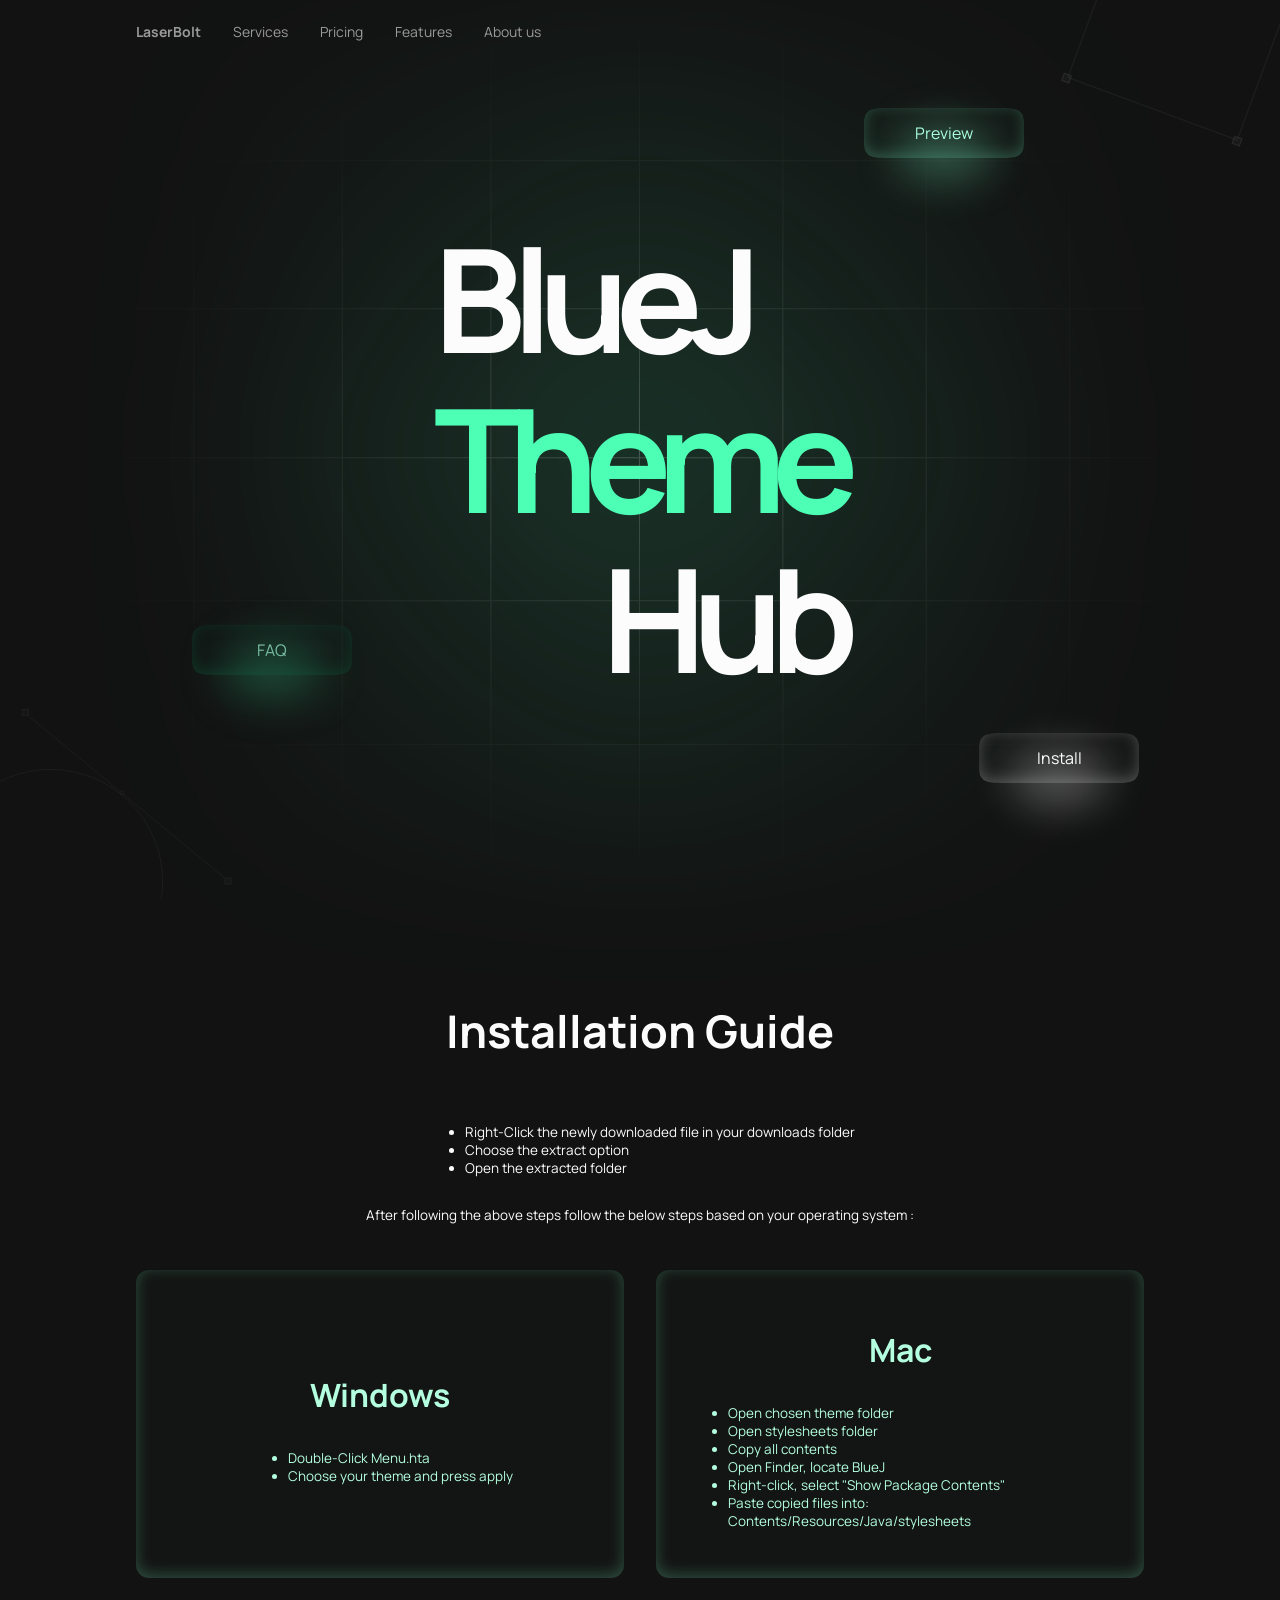
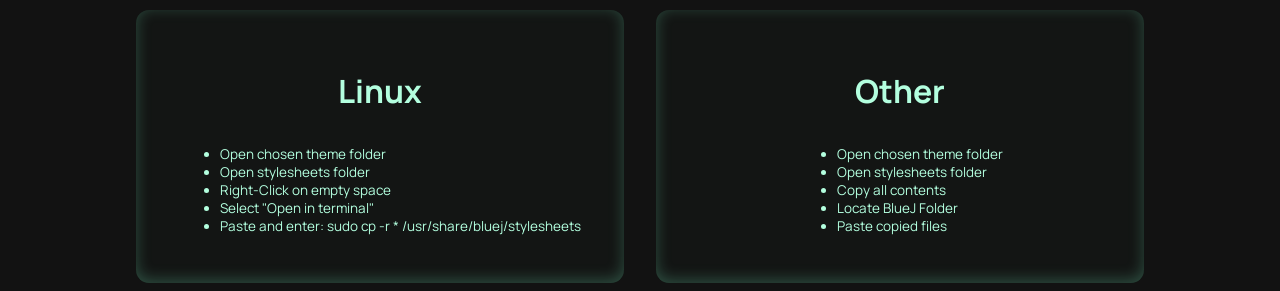
==== landing/index.html @ 18651cee "Add files via upload" ====
<!DOCTYPE html>
<html lang="en">
  <head>
    <meta charset="UTF-8" />
    <title>BlueJ Theme Hub</title>
    <link rel="stylesheet" href="./style.css" />
  </head>
  <body>
    <nav>
      <p class="sitename">LaserBolt</p>
      <p class="menu">Services</p>
      <p class="menu">Pricing</p>
      <p class="menu">Features</p>
      <p class="menu">About us</p>
      <svg
        class="material-icons"
        xmlns="http://www.w3.org/2000/svg"
        height="2.5vh"
        viewBox="0 0 24 24"
        width="2.5vh"
        onclick="toggleMenu()"
      >
        <path d="M0 0h24v24H0z" fill="none" />
        <path
          d="M19 9H5c-.55 0-1 .45-1 1s.45 1 1 1h14c.55 0 1-.45 1-1s-.45-1-1-1zM5 15h14c.55 0 1-.45 1-1s-.45-1-1-1H5c-.55 0-1 .45-1 1s.45 1 1 1z"
        />
      </svg>
    </nav>

    <div id="dropdown-menu" class="dropdown-menu">
      <p class="menu">Services</p>
      <p class="menu">Pricing</p>
      <p class="menu">Features</p>
      <p class="menu">About us</p>
    </div>

    <div class="grid">
      <svg
        class="grid-svg"
        xmlns="http://www.w3.org/2000/svg"
        width="982"
        height="786"
        viewBox="0 0 982 786"
        fill="none"
      >
        <path
          fill-rule="evenodd"
          clip-rule="evenodd"
          d="M490 401V537H348.5V401H490ZM490 785.5V676H348.5V785.5H347.5V676H206V785.5H205V676H63.5V785.5H62.5V676H0V675H62.5V538H0V537H62.5V401H0V400H62.5V258H0V257H62.5V116H0V115H62.5V0H63.5V115L205 115V0H206V115L347.5 115V0H348.5V115H490V0H491V115L627.5 115V0H628.5V115H765V0H766V115L902.5 115V0H903.5V115H982V116H903.5V257H982V258H903.5V400H982V401H903.5V537H982V538H903.5V675H982V676H903.5V785.5H902.5V676H766V785.5H765V676H628.5V785.5H627.5V676H491V785.5H490ZM902.5 675V538H766V675H902.5ZM902.5 537V401H766V537H902.5ZM902.5 400V258H766V400H902.5ZM902.5 257V116L766 116V257H902.5ZM627.5 675H491V538H627.5V675ZM765 675H628.5V538H765V675ZM348.5 675H490V538H348.5V675ZM347.5 538V675H206V538H347.5ZM205 538V675H63.5V538H205ZM765 537V401H628.5V537H765ZM765 400V258H628.5V400H765ZM765 257V116H628.5V257H765ZM347.5 401V537H206V401H347.5ZM205 401V537H63.5V401H205ZM627.5 401V537H491V401H627.5ZM627.5 116L491 116V257H627.5V116ZM627.5 258H491V400H627.5V258ZM63.5 257V116L205 116V257H63.5ZM63.5 400V258H205V400H63.5ZM206 116V257H347.5V116L206 116ZM348.5 116V257H490V116H348.5ZM206 400V258H347.5V400H206ZM348.5 258V400H490V258H348.5Z"
          fill="url(#paint0_radial_1_8)"
        />
        <defs>
          <radialGradient
            id="paint0_radial_1_8"
            cx="0"
            cy="0"
            r="1"
            gradientUnits="userSpaceOnUse"
            gradientTransform="translate(491 392.75) rotate(90) scale(513.25 679.989)"
          >
            <stop stop-color="white" stop-opacity="0.2" />
            <stop offset="1" stop-color="#000" stop-opacity="0" />
          </radialGradient>
        </defs>
      </svg>
      <div class="blur"></div>
    </div>

    <div class="title">
      <p>BlueJ</p>
      <p>Theme</p>
      <p>Hub</p>
    </div>

    <a
      href="https://dribbble.com/shots/23181733-Blurry-Glassmorphic-Modern-Landing-page"
      target="_blank"
      class="button first"
      ><button>Preview</button><span></span
    ></a>

    <a id="install-button" target="_blank" class="button sec"
      ><button>Install</button><span></span
    ></a>

    <a href="https://x.com/juxtopposed" target="_blank" class="button third"
      ><button>FAQ</button><span></span
    ></a>

    <svg
      class="top-right"
      width="219"
      height="147"
      viewBox="0 0 219 147"
      fill="none"
      xmlns="http://www.w3.org/2000/svg"
    >
      <rect
        opacity="0.18"
        x="10.4252"
        y="75.8326"
        width="7.50168"
        height="7.50168"
        transform="rotate(110.283 10.4252 75.8326)"
        fill="#686868"
        stroke="white"
        stroke-width="1.22683"
      />
      <rect
        opacity="0.18"
        x="180.869"
        y="138.825"
        width="7.50168"
        height="7.50168"
        transform="rotate(110.283 180.869 138.825)"
        fill="#686868"
        stroke="white"
        stroke-width="1.22683"
      />
      <rect
        x="69.4713"
        y="-91.84"
        width="180.485"
        height="180.485"
        transform="rotate(20.2832 69.4713 -91.84)"
        stroke="white"
        stroke-opacity="0.1"
        stroke-width="1.22683"
      />
    </svg>

    <svg
      class="bottom-left"
      width="232"
      height="191"
      viewBox="0 0 232 191"
      fill="none"
      xmlns="http://www.w3.org/2000/svg"
    >
      <circle
        cx="50.5685"
        cy="172.432"
        r="112.068"
        stroke="white"
        stroke-opacity="0.09"
      />
      <g opacity="0.1">
        <path d="M26.4932 5.20547L228.856 172.432" stroke="#D9D9D9" />
        <rect
          x="22.4384"
          y="0.5"
          width="6.15753"
          height="6.15753"
          fill="#686868"
          stroke="white"
        />
        <rect
          x="224.801"
          y="169.027"
          width="6.15753"
          height="6.15753"
          fill="#686868"
          stroke="white"
        />
        <circle
          cx="121.819"
          cy="83.613"
          r="1.7774"
          fill="#323232"
          stroke="white"
        />
      </g>
    </svg>

    <div class="spacer"></div>

    <h3 id="installation">Installation Guide</h3>
    <ul>
      <li>Right-Click the newly downloaded file in your downloads folder</li>
      <li>Choose the extract option</li>
      <li>Open the extracted folder</li>
    </ul>
    <p>
      After following the above steps follow the below steps based on your
      operating system :
    </p>
    <div class="columns">
      <div class="column">
        <h2>Windows</h2>
        <ul>
          <li>Double-Click Menu.hta</li>
          <li>Choose your theme and press apply</li>
        </ul>
      </div>

      <div class="column">
        <h2>Mac</h2>
        <ul>
          <li>Open chosen theme folder</li>
          <li>Open stylesheets folder</li>
          <li>Copy all contents</li>
          <li>Open Finder, locate BlueJ</li>
          <li>Right-click, select "Show Package Contents"</li>
          <li>Paste copied files into: Contents/Resources/Java/stylesheets</li>
        </ul>
      </div>

      <div class="column">
        <h2>Linux</h2>
        <ul>
          <li>Open chosen theme folder</li>
          <li>Open stylesheets folder</li>
          <li>Right-Click on empty space</li>
          <li>Select "Open in terminal"</li>
          <li>Paste and enter: sudo cp -r * /usr/share/bluej/stylesheets</li>
        </ul>
      </div>

      <div class="column">
        <h2>Other</h2>
        <ul>
          <li>Open chosen theme folder</li>
          <li>Open stylesheets folder</li>
          <li>Copy all contents</li>
          <li>Locate BlueJ Folder</li>
          <li>Paste copied files</li>
        </ul>
      </div>
    </div>

    <script>
      async function fetchLatestRelease() {
        try {
          const response = await fetch(
            "https://api.github.com/repos/Laserbolt/Bluej-Themes/releases/latest"
          );
          const data = await response.json();
          const latestVersion = data.tag_name;
          const zipUrl = `https://github.com/Laserbolt/Bluej-Themes/archive/refs/tags/${latestVersion}.zip`;

          return zipUrl;
        } catch (error) {
          console.error("Error fetching latest release:", error);
          return null;
        }
      }

      document
        .getElementById("install-button")
        .addEventListener("click", async () => {
          const zipUrl = await fetchLatestRelease();
          if (zipUrl) {
            const a = document.createElement("a");
            a.href = zipUrl;
            document.body.appendChild(a);
            a.click();
            document.body.removeChild(a);
          }

          const installationSection = document.getElementById("installation");
          if (installationSection) {
            installationSection.scrollIntoView({ behavior: "smooth" });
          }
        });

      function toggleMenu() {
        const menu = document.getElementById("dropdown-menu");
        menu.style.display = menu.style.display === "block" ? "none" : "block";
      }

      document.addEventListener("click", function (event) {
        const menu = document.getElementById("dropdown-menu");
        const icon = document.querySelector(".material-icons");
        if (!menu.contains(event.target) && !icon.contains(event.target)) {
          menu.style.display = "none";
        }
      });
    </script>
  </body>
</html>
---- landing/style.css ----
@import url("https://fonts.googleapis.com/css?family=Manrope:700|Manrope:400");

:root {
  --text: hsl(0, 0%, 99%);
  --textDim: hsl(0, 0%, 60%);
  --background: hsl(0, 0%, 7%);
  --primary: hsl(155, 100%, 65%);
  --primaryBg: hsla(155, 100%, 65%, 1%);
  --primaryHi: hsla(155, 100%, 75%, 25%);
  --primaryFg: hsl(155, 100%, 85%);
  --secondary: hsl(156, 51%, 14%);
  --secondaryFg: hsl(156, 51%, 75%);
  --secondaryBg: hsla(156, 51%, 14%, 5%);
  --secondaryHi: hsla(156, 51%, 30%, 50%);
  --accent: hsl(155, 100%, 94%);
  --accentBg: hsla(155, 100%, 94%, 1%);
  --accentHi: hsla(155, 100%, 100%, 25%);
  min-height: 100%;
}

body {
  font-family: "Manrope";
  font-weight: 400;
  background-color: var(--background);
  color: var(--text);
  padding: 0 10%;
  display: flex;
  flex-direction: column;
  align-items: center;
  overflow: auto;
}

h3 {
  font-size: 5vh;
}

li,
p {
  font-size: 1.5vh;
}

.spacer {
  height: 100vh;
}

.columns {
  display: grid;
  grid-template-columns: 1fr 1fr;
  gap: 2rem;
  margin-top: 2rem;
}

.column {
  display: flex;
  flex-direction: column;
  justify-content: center;
  align-items: center;
  /*position: relative;
  top: 50rem;*/
  padding: 2rem;
  background-color: var(--primaryBg);
  box-shadow: 0px -3px 15px 0px var(--primaryHi) inset;
  color: var(--primaryFg);
  font-family: "Manrope";
  font-size: 1rem;
  border-radius: 13px;
  text-align: center;
}

.column h2 {
  font-size: 2rem;
  font-weight: bold;
  margin-bottom: 1rem;
}

ul {
  text-align: left;
}

nav {
  display: flex;
  flex-direction: row;
  align-items: center;
  gap: 2rem;
  color: var(--textDim);
  width: 100%;
  box-sizing: border-box;
  z-index: 9999;
}

.menu {
  font-size: 1.55vh;
}

.menu:hover {
  color: var(--text);
  cursor: pointer;
}

.sitename {
  font-weight: bold;
  font-size: 1.55vh;
}

.grid {
  top: 50%;
  left: 50%;
  transform: translate(-50%, -50%);
  position: absolute;
  width: 100%;
  display: flex;
  align-items: center;
  justify-content: center;
  align-self: center;
  z-index: -1;
}

.grid-svg {
  height: 80%;
  width: 80%;
  position: relative;
  z-index: 1;
}

.blur {
  height: 20vh;
  width: 20vw;
  background-color: var(--primary);
  filter: blur(20vh);
  border-radius: 20vh;
  z-index: 0;
  align-self: center;
  position: absolute;
}

.title {
  font-weight: 700;
  letter-spacing: -0.8rem;
  display: flex;
  flex-direction: column;
  position: absolute;
  justify-content: center;
  align-self: center;
  height: 100%;
  z-index: 1000;
}

.title > p {
  font-size: 16vh;
  margin: 0;
  line-height: 10rem;
  width: auto;
}

.title > p:nth-child(1) {
  align-self: flex-start;
}

.title > p:nth-child(2) {
  color: var(--primary);
  align-self: flex-end;
}

.title > p:nth-child(3) {
  align-self: flex-end;
}

.material-icons {
  display: none;
  fill: var(--text);
  cursor: pointer;
}

.dropdown-menu {
  display: none;
  position: absolute;
  top: 50px;
  right: 10px;
  background-color: var(--background);
  border: 1px solid var(--textDim);
  border-radius: 5px;
  box-shadow: 0 4px 8px rgba(0, 0, 0, 0.1);
  z-index: 10000;
}

.dropdown-menu .menu {
  padding: 10px 20px;
  color: var(--textDim);
}

.dropdown-menu .menu:hover {
  background-color: var(--primaryBg);
  color: var(--text);
}

.button {
  display: flex;
  flex-direction: column;
  justify-content: center;
  align-items: center;
  position: absolute;
  text-decoration: none;
  color: inherit;
  cursor: pointer;
  height: 50px;
  width: 160px;
  z-index: 9999;
}

button {
  height: 50px;
  width: 160px;
  clip-path: path(
    "M 0 25 C 0 -5, -5 0, 80 0 S 160 -5, 160 25, 165 50 80 50, 0 55, 0 25"
  );
  border: none;
  border-radius: 13px;
  background-color: var(--primaryBg);
  box-shadow: 0px -3px 15px 0px var(--primaryHi) inset;
  color: var(--primaryFg);
  font-family: "Manrope";
  font-size: 1rem;
  display: flex;
  flex-direction: column;
  justify-content: center;
  align-items: center;
  position: absolute;
  transform: translateY(0px);
  transition: all 0.2s ease;
}

span {
  width: 100px;
  height: 60px;
  background-color: var(--primaryHi);
  border-radius: 100%;
  filter: blur(20px);
  position: absolute;
  bottom: -50%;
  transition: all 0.2s ease;
}

.button:hover > span {
  opacity: 60%;
}

.button:hover > button {
  transform: translateY(5px);
}

.button.first {
  top: 12%;
  right: 20%;
}

.button.sec {
  bottom: 13%;
  right: 11%;
}

.button.sec > button {
  background-color: var(--accentBg);
  box-shadow: 0px -3px 15px 0px var(--accentHi) inset;
  color: var(--accentFg);
}

.button.sec > span {
  background-color: var(--accentHi);
}

.button.third {
  bottom: 25%;
  left: 15%;
}

.button.third > button {
  background-color: var(--secondaryBg);
  box-shadow: 0px -3px 15px 0px var(--secondary) inset;
  color: var(--secondaryFg);
}

.button.third > span {
  background-color: var(--secondaryHi);
}

.top-right {
  position: absolute;
  top: 0;
  right: 0;
  z-index: -1;
  opacity: 50%;
}

.bottom-left {
  position: absolute;
  bottom: 0;
  left: 0;
  z-index: -1;
  opacity: 50%;
}

@media screen and (max-width: 1000px) {
  .title p {
    font-size: 8vh;
    line-height: 8vh;
    letter-spacing: -0.3rem;
  }

  .columns {
    grid-template-columns: 1fr;
  }

  nav > :not(.sitename, .material-icons) {
    display: none;
  }

  nav {
    justify-content: space-between;
  }

  .material-icons {
    display: flex;
    align-items: center;
  }
}
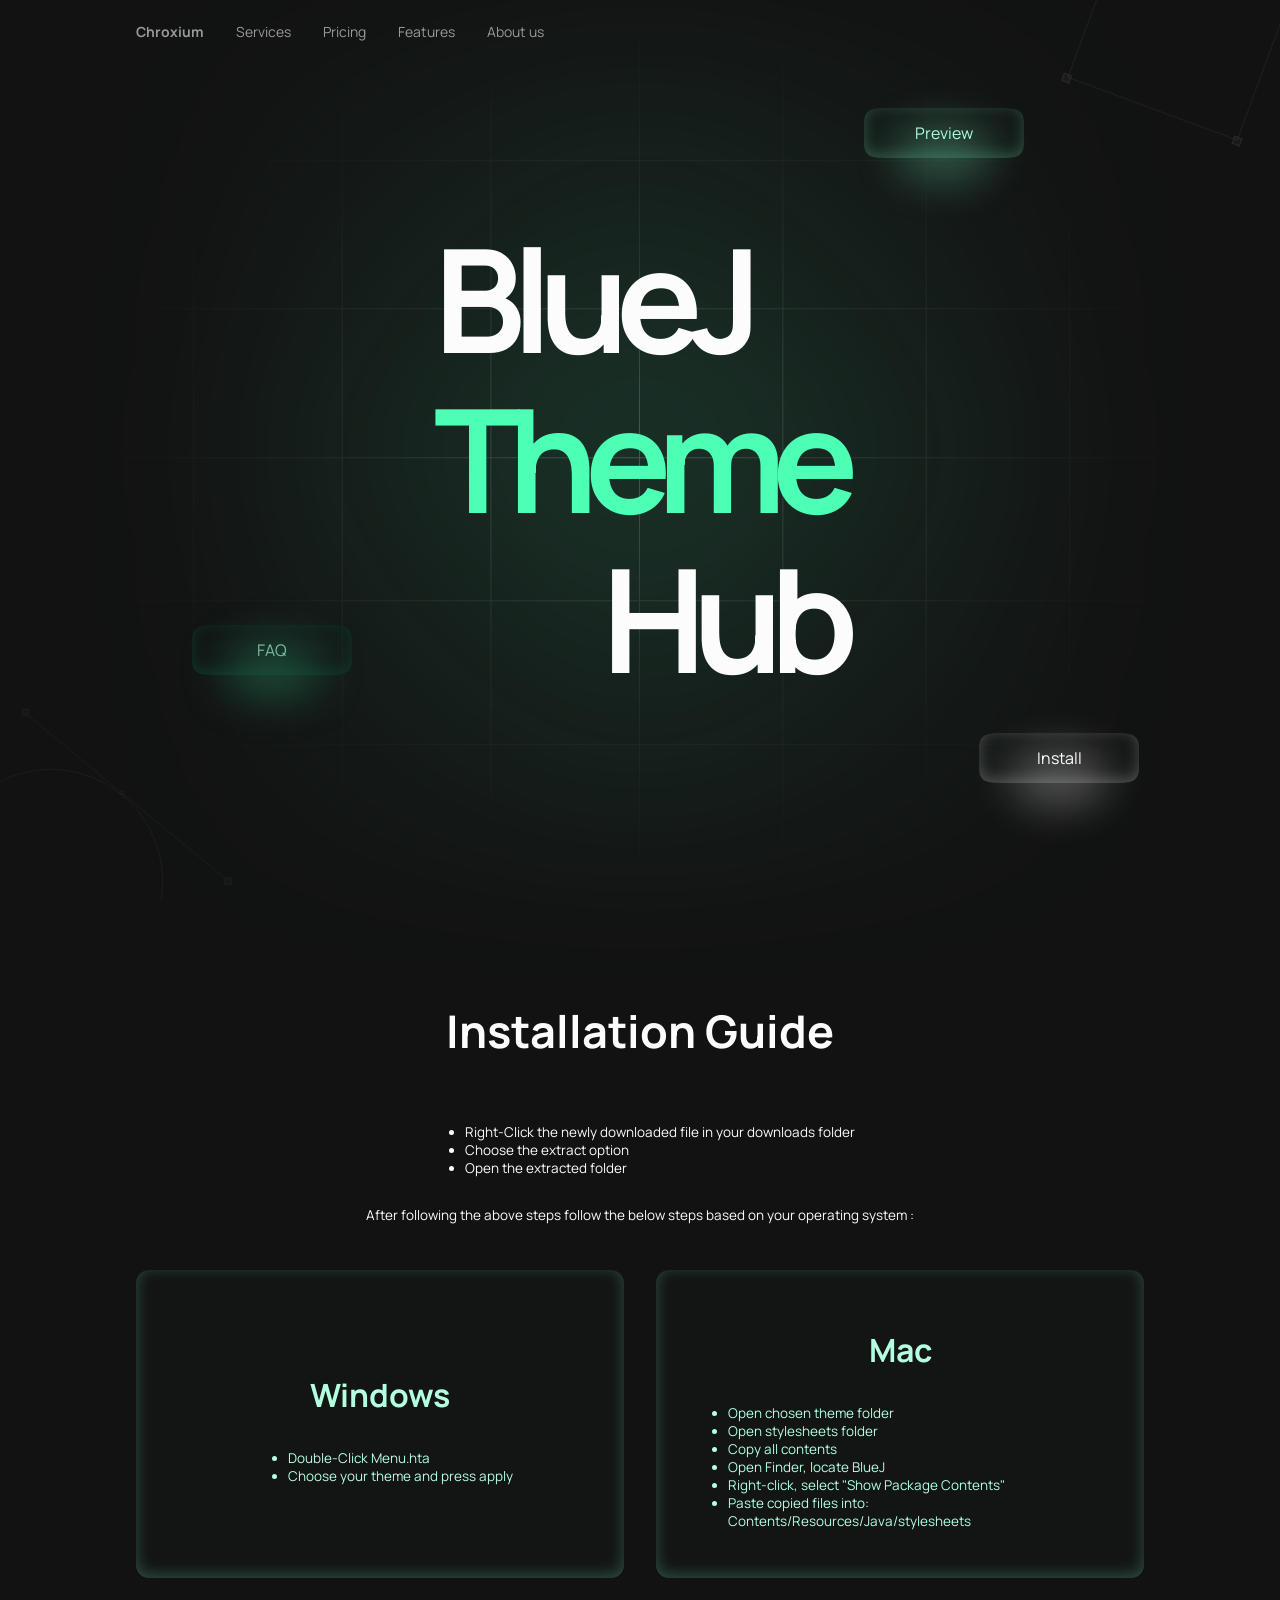
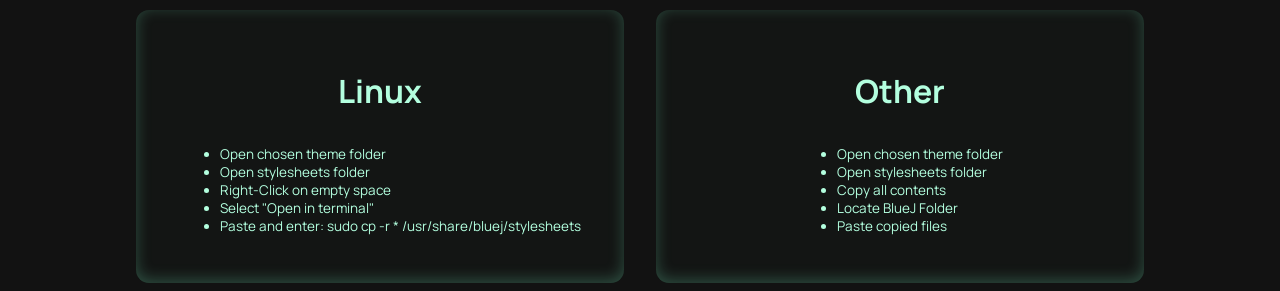
==== commit 474aacc5: "Update index.html" ====
--- a/landing/index.html
+++ b/landing/index.html
@@ -7,7 +7,7 @@
   </head>
   <body>
     <nav>
-      <p class="sitename">LaserBolt</p>
+      <p class="sitename">Chroxium</p>
       <p class="menu">Services</p>
       <p class="menu">Pricing</p>
       <p class="menu">Features</p>
